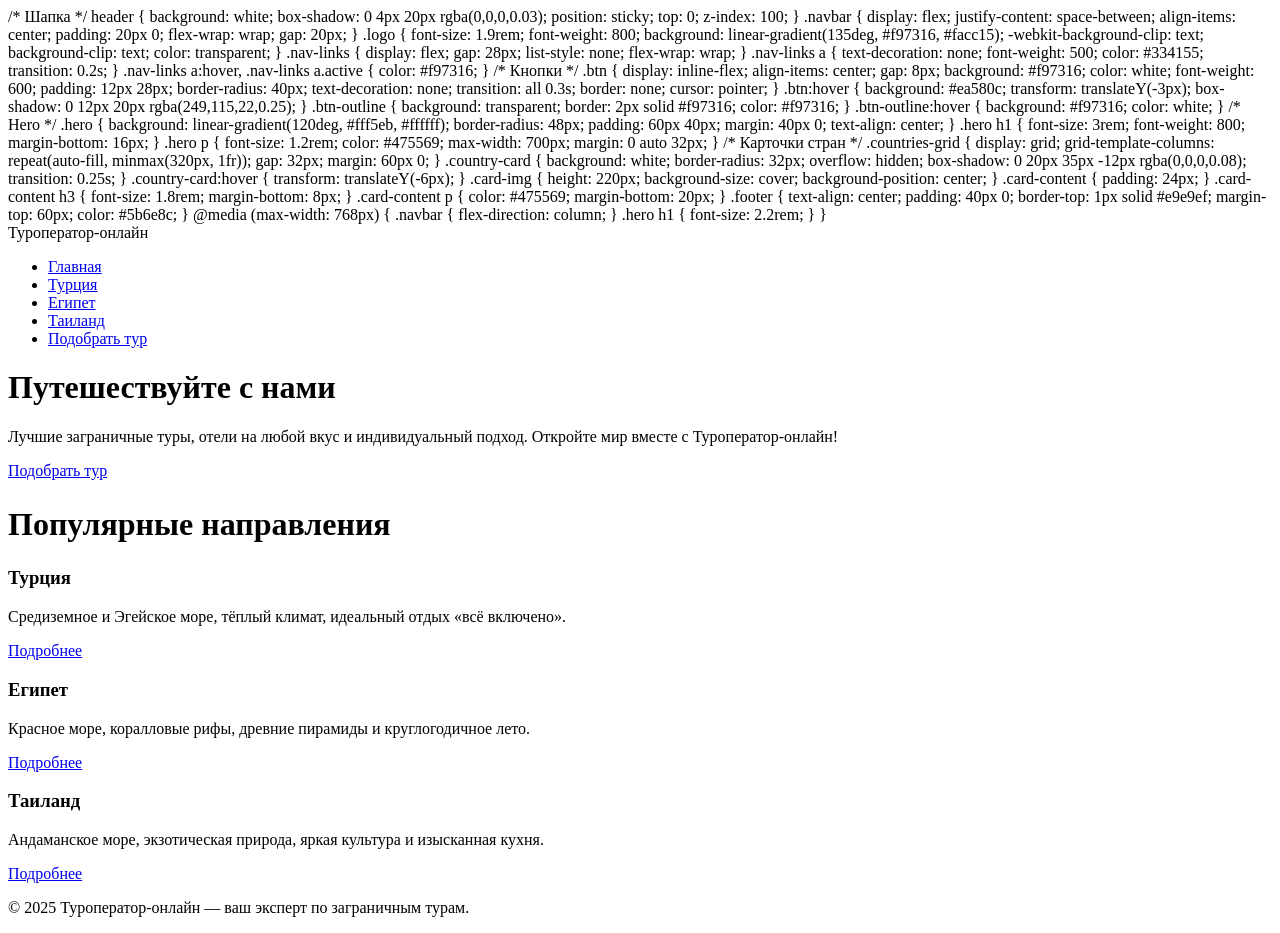
==== лаб 1/1. главная.html @ f5a0a8db "2" ====
<!DOCTYPE html>
<html lang="ru">
<head>
    <meta charset="UTF-8">
    <meta name="viewport" content="width=device-width, initial-scale=1.0">
    <title>Туроператор-онлайн</title>
        /* Шапка */
        header {
            background: white;
            box-shadow: 0 4px 20px rgba(0,0,0,0.03);
            position: sticky;
            top: 0;
            z-index: 100;
        }
        .navbar {
            display: flex;
            justify-content: space-between;
            align-items: center;
            padding: 20px 0;
            flex-wrap: wrap;
            gap: 20px;
        }
        .logo {
            font-size: 1.9rem;
            font-weight: 800;
            background: linear-gradient(135deg, #f97316, #facc15);
            -webkit-background-clip: text;
            background-clip: text;
            color: transparent;
        }
        .nav-links {
            display: flex;
            gap: 28px;
            list-style: none;
            flex-wrap: wrap;
        }
        .nav-links a {
            text-decoration: none;
            font-weight: 500;
            color: #334155;
            transition: 0.2s;
        }
        .nav-links a:hover, .nav-links a.active {
            color: #f97316;
        }
        /* Кнопки */
        .btn {
            display: inline-flex;
            align-items: center;
            gap: 8px;
            background: #f97316;
            color: white;
            font-weight: 600;
            padding: 12px 28px;
            border-radius: 40px;
            text-decoration: none;
            transition: all 0.3s;
            border: none;
            cursor: pointer;
        }
        .btn:hover {
            background: #ea580c;
            transform: translateY(-3px);
            box-shadow: 0 12px 20px rgba(249,115,22,0.25);
        }
        .btn-outline {
            background: transparent;
            border: 2px solid #f97316;
            color: #f97316;
        }
        .btn-outline:hover {
            background: #f97316;
            color: white;
        }
        /* Hero */
        .hero {
            background: linear-gradient(120deg, #fff5eb, #ffffff);
            border-radius: 48px;
            padding: 60px 40px;
            margin: 40px 0;
            text-align: center;
        }
        .hero h1 {
            font-size: 3rem;
            font-weight: 800;
            margin-bottom: 16px;
        }
        .hero p {
            font-size: 1.2rem;
            color: #475569;
            max-width: 700px;
            margin: 0 auto 32px;
        }
        /* Карточки стран */
        .countries-grid {
            display: grid;
            grid-template-columns: repeat(auto-fill, minmax(320px, 1fr));
            gap: 32px;
            margin: 60px 0;
        }
        .country-card {
            background: white;
            border-radius: 32px;
            overflow: hidden;
            box-shadow: 0 20px 35px -12px rgba(0,0,0,0.08);
            transition: 0.25s;
        }
        .country-card:hover {
            transform: translateY(-6px);
        }
        .card-img {
            height: 220px;
            background-size: cover;
            background-position: center;
        }
        .card-content {
            padding: 24px;
        }
        .card-content h3 {
            font-size: 1.8rem;
            margin-bottom: 8px;
        }
        .card-content p {
            color: #475569;
            margin-bottom: 20px;
        }
        .footer {
            text-align: center;
            padding: 40px 0;
            border-top: 1px solid #e9e9ef;
            margin-top: 60px;
            color: #5b6e8c;
        }
        @media (max-width: 768px) {
            .navbar { flex-direction: column; }
            .hero h1 { font-size: 2.2rem; }
        }
    </style>
</head>
<body>
<header>
    <div class="container">
        <div class="navbar">
            <div class="logo"><i class="fas fa-globe-americas"></i> Туроператор-онлайн</div>
            <ul class="nav-links">
                <li><a href="index.html" class="active">Главная</a></li>
                <li><a href="turkey.html">Турция</a></li>
                <li><a href="egypt.html">Египет</a></li>
                <li><a href="thailand.html">Таиланд</a></li>
                <li><a href="form.html">Подобрать тур</a></li>
            </ul>
        </div>
    </div>
</header>

<main class="container">
    <div class="hero">
        <h1>Путешествуйте с нами</h1>
        <p>Лучшие заграничные туры, отели на любой вкус и индивидуальный подход. Откройте мир вместе с Туроператор-онлайн!</p>
        <a href="form.html" class="btn"><i class="fas fa-search"></i> Подобрать тур</a>
    </div>

    <h2 style="font-size: 2rem; margin-bottom: 24px;">Популярные направления</h2>
    <div class="countries-grid">
        <div class="country-card">
            <div class="card-img" style="background-image: url('https://images.pexels.com/photos/1308940/beach-sunset-turkey-1308940.jpeg?auto=compress&cs=tinysrgb&w=600');"></div>
            <div class="card-content">
                <h3>Турция</h3>
                <p>Средиземное и Эгейское море, тёплый климат, идеальный отдых «всё включено».</p>
                <a href="turkey.html" class="btn-outline btn">Подробнее <i class="fas fa-arrow-right"></i></a>
            </div>
        </div>
        <div class="country-card">
            <div class="card-img" style="background-image: url('https://images.pexels.com/photos/2166927/pexels-photo-2166927.jpeg?auto=compress&cs=tinysrgb&w=600');"></div>
            <div class="card-content">
                <h3>Египет</h3>
                <p>Красное море, коралловые рифы, древние пирамиды и круглогодичное лето.</p>
                <a href="egypt.html" class="btn-outline btn">Подробнее <i class="fas fa-arrow-right"></i></a>
            </div>
        </div>
        <div class="country-card">
            <div class="card-img" style="background-image: url('https://images.pexels.com/photos/1008203/phuket-thailand-beach-1008203.jpeg?auto=compress&cs=tinysrgb&w=600');"></div>
            <div class="card-content">
                <h3>Таиланд</h3>
                <p>Андаманское море, экзотическая природа, яркая культура и изысканная кухня.</p>
                <a href="thailand.html" class="btn-outline btn">Подробнее <i class="fas fa-arrow-right"></i></a>
            </div>
        </div>
    </div>
</main>

<div class="footer">
    <div class="container">
        <p>© 2025 Туроператор-онлайн — ваш эксперт по заграничным турам.</p>
    </div>
</div>
</body>
</html>
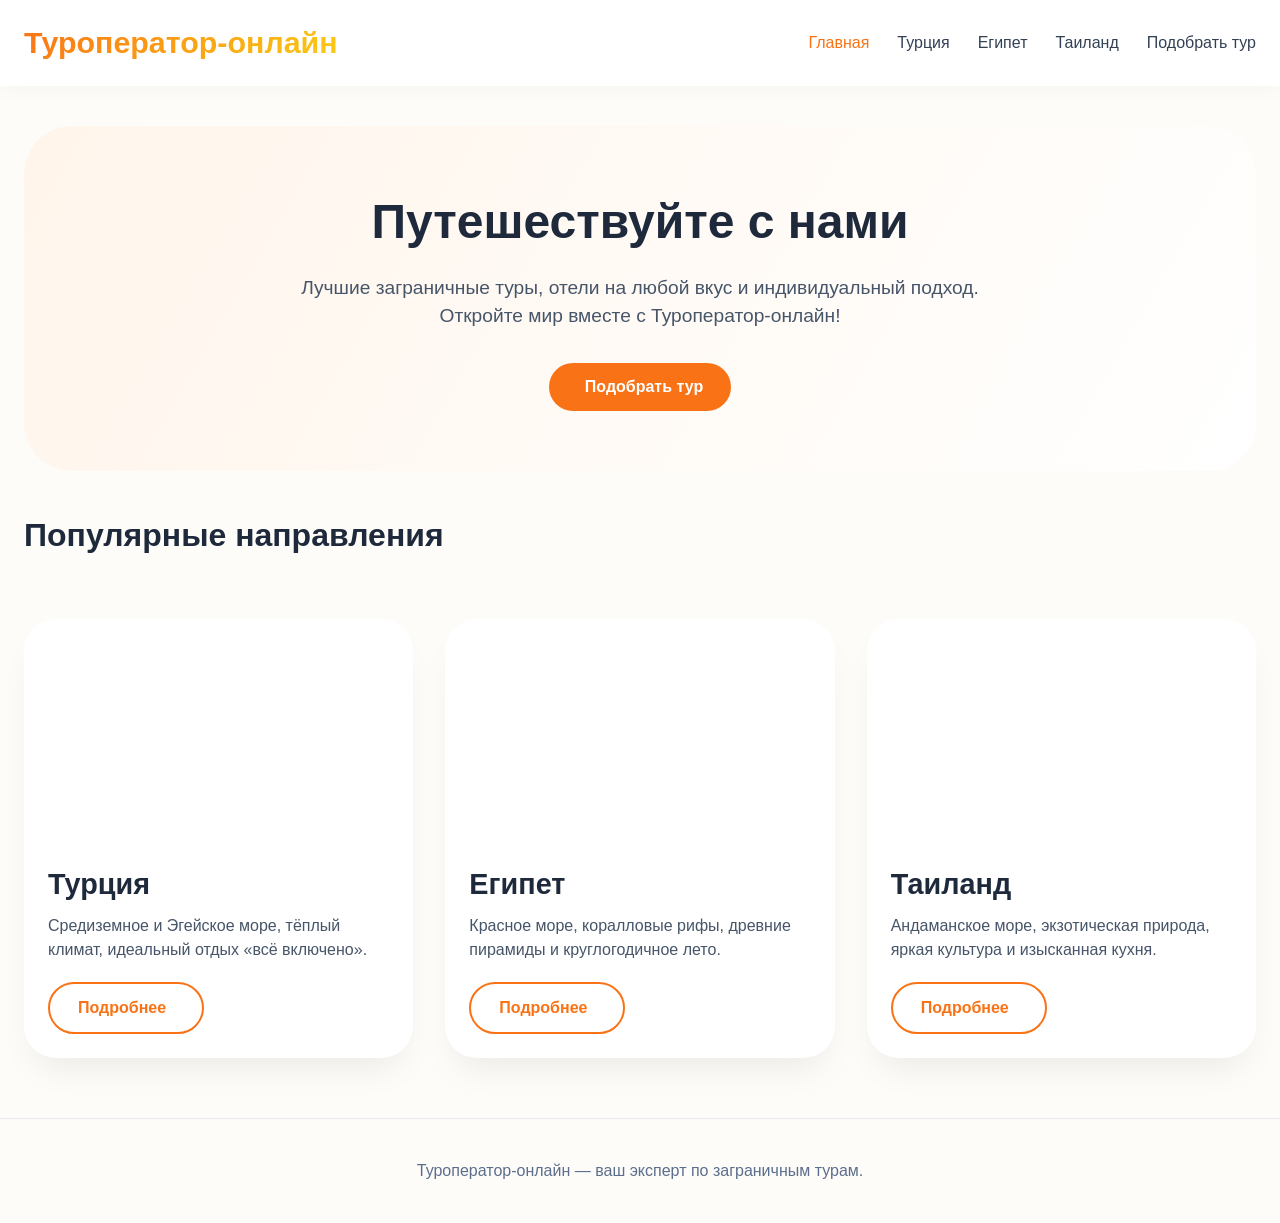
==== commit ae5e4122: "add changes" ====
--- a/лаб 1/1. главная.html
+++ b/лаб 1/1. главная.html
@@ -3,7 +3,24 @@
 <head>
     <meta charset="UTF-8">
     <meta name="viewport" content="width=device-width, initial-scale=1.0">
-    <title>Туроператор-онлайн</title>
+    <title>Туроператор-онлайн | Главная</title>
+    <style>
+        * {
+            margin: 0;
+            padding: 0;
+            box-sizing: border-box;
+        }
+        body {
+            font-family: 'Inter', sans-serif;
+            background: #fefcf9;
+            color: #1e293b;
+            line-height: 1.5;
+        }
+        .container {
+            max-width: 1280px;
+            margin: 0 auto;
+            padding: 0 24px;
+        }
         /* Шапка */
         header {
             background: white;
@@ -143,11 +160,11 @@
         <div class="navbar">
             <div class="logo"><i class="fas fa-globe-americas"></i> Туроператор-онлайн</div>
             <ul class="nav-links">
-                <li><a href="index.html" class="active">Главная</a></li>
-                <li><a href="turkey.html">Турция</a></li>
-                <li><a href="egypt.html">Египет</a></li>
-                <li><a href="thailand.html">Таиланд</a></li>
-                <li><a href="form.html">Подобрать тур</a></li>
+                <li><a href="1. главная.html" class="active">Главная</a></li>
+                <li><a href="2. Турция.html">Турция</a></li>
+                <li><a href="3. Египет.html">Египет</a></li>
+                <li><a href="4. Таиланд.html">Таиланд</a></li>
+                <li><a href="5. Форма.html">Подобрать тур</a></li>
             </ul>
         </div>
     </div>
@@ -157,33 +174,33 @@
     <div class="hero">
         <h1>Путешествуйте с нами</h1>
         <p>Лучшие заграничные туры, отели на любой вкус и индивидуальный подход. Откройте мир вместе с Туроператор-онлайн!</p>
-        <a href="form.html" class="btn"><i class="fas fa-search"></i> Подобрать тур</a>
+        <a href="5. Форма.html" class="btn"><i class="fas fa-search"></i> Подобрать тур</a>
     </div>
 
     <h2 style="font-size: 2rem; margin-bottom: 24px;">Популярные направления</h2>
     <div class="countries-grid">
         <div class="country-card">
-            <div class="card-img" style="background-image: url('https://images.pexels.com/photos/1308940/beach-sunset-turkey-1308940.jpeg?auto=compress&cs=tinysrgb&w=600');"></div>
+            <div class="card-img" style="background-image: url('https://avatars.mds.yandex.net/i?id=a7f4e8a0b67522e751880e9a002fef5c_l-4623308-images-thumbs&n=13');"></div>
             <div class="card-content">
                 <h3>Турция</h3>
                 <p>Средиземное и Эгейское море, тёплый климат, идеальный отдых «всё включено».</p>
-                <a href="turkey.html" class="btn-outline btn">Подробнее <i class="fas fa-arrow-right"></i></a>
+                <a href="2. Турция.html" class="btn-outline btn">Подробнее <i class="fas fa-arrow-right"></i></a>
             </div>
         </div>
         <div class="country-card">
-            <div class="card-img" style="background-image: url('https://images.pexels.com/photos/2166927/pexels-photo-2166927.jpeg?auto=compress&cs=tinysrgb&w=600');"></div>
+            <div class="card-img" style="background-image: url('https://www.flagman-travel.ru/upload/resize_cache/iblock/d02/1200_630_1/5epr5g0s2va2vqumv60ow3mzbdmqqspf.jpeg');"></div>
             <div class="card-content">
                 <h3>Египет</h3>
                 <p>Красное море, коралловые рифы, древние пирамиды и круглогодичное лето.</p>
-                <a href="egypt.html" class="btn-outline btn">Подробнее <i class="fas fa-arrow-right"></i></a>
+                <a href="3. Египет.html" class="btn-outline btn">Подробнее <i class="fas fa-arrow-right"></i></a>
             </div>
         </div>
         <div class="country-card">
-            <div class="card-img" style="background-image: url('https://images.pexels.com/photos/1008203/phuket-thailand-beach-1008203.jpeg?auto=compress&cs=tinysrgb&w=600');"></div>
+            <div class="card-img" style="background-image: url('https://i.pinimg.com/736x/1e/72/3c/1e723ce8b7f067c08e9da2542fea005e.jpg');"></div>
             <div class="card-content">
                 <h3>Таиланд</h3>
                 <p>Андаманское море, экзотическая природа, яркая культура и изысканная кухня.</p>
-                <a href="thailand.html" class="btn-outline btn">Подробнее <i class="fas fa-arrow-right"></i></a>
+                <a href="4. Таиланд.html" class="btn-outline btn">Подробнее <i class="fas fa-arrow-right"></i></a>
             </div>
         </div>
     </div>
@@ -191,7 +208,7 @@
 
 <div class="footer">
     <div class="container">
-        <p>© 2025 Туроператор-онлайн — ваш эксперт по заграничным турам.</p>
+        <p>Туроператор-онлайн — ваш эксперт по заграничным турам.</p>
     </div>
 </div>
 </body>
